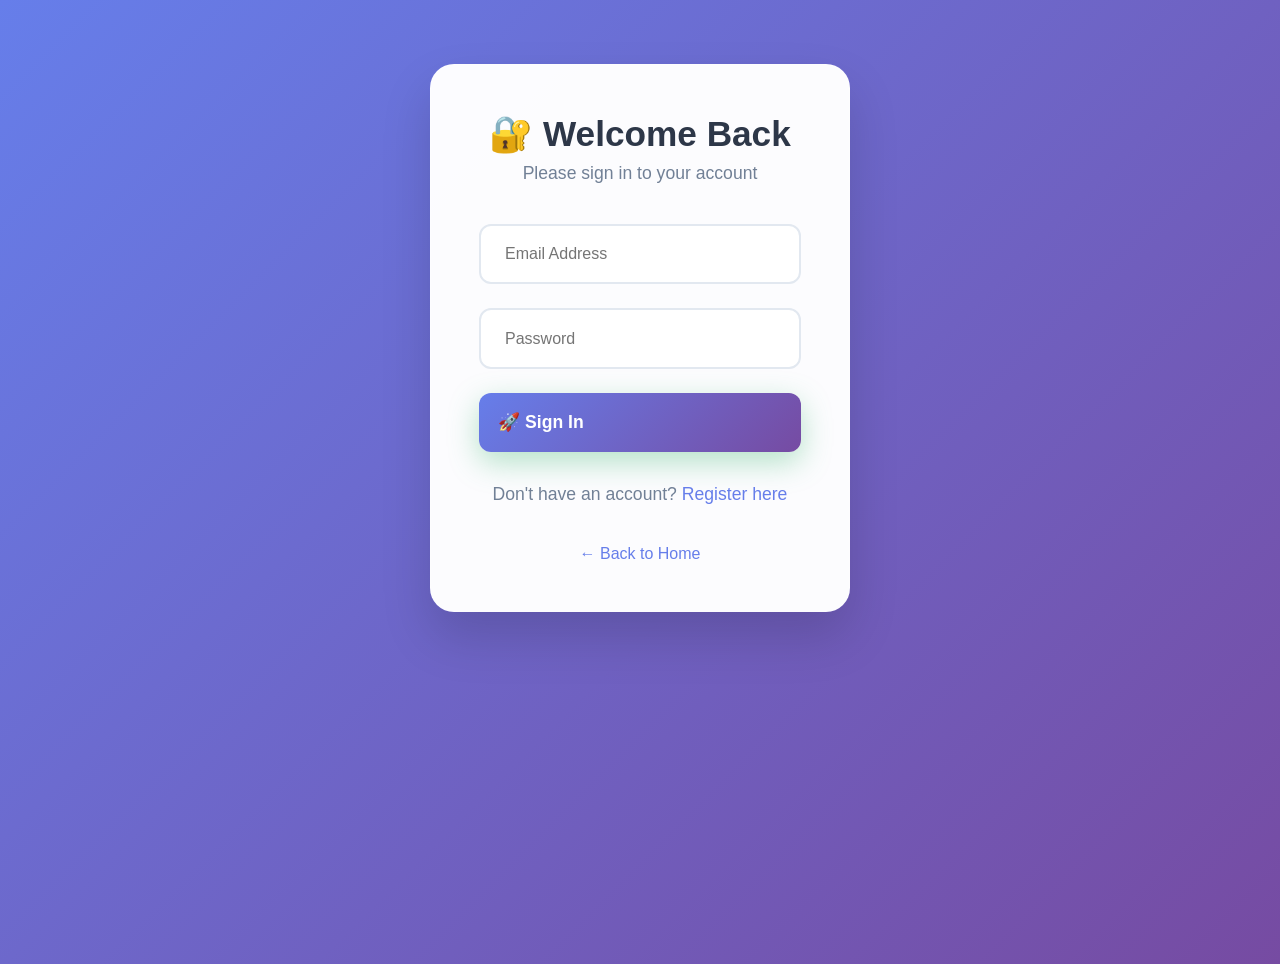
==== client/login.html @ 7e7bc9c9 "Initial commit" ====
<!DOCTYPE html>
<html lang="en">
<head>
  <meta charset="UTF-8">
  <meta name="viewport" content="width=device-width, initial-scale=1.0">
  <title>🔐 Login - MERN Login Project</title>
  <link rel="stylesheet" href="style.css">
</head>
<body>
  <div class="form-container">
    <h2>🔐 Welcome Back</h2>
    <p>Please sign in to your account</p>
    
    <form id="loginForm">
      <div class="input-group">
        <input type="email" id="email" placeholder="Email Address" required>
      </div>
      
      <div class="input-group">
        <input type="password" id="password" placeholder="Password" required minlength="6">
      </div>
      
      <button type="submit" class="btn btn-primary">🚀 Sign In</button>
    </form>
    
    <div class="links">
      <p>Don't have an account? <a href="register.html">Register here</a></p>
      <a href="index.html">← Back to Home</a>
    </div>
  </div>

  <script src="script.js"></script>
</body>
</html>
---- client/style.css ----
/* FIXED CSS - Works in ALL browsers including Edge */
* {
  margin: 0;
  padding: 0;
  box-sizing: border-box;
}

body {
  font-family: -apple-system, BlinkMacSystemFont, 'Segoe UI', Roboto, sans-serif;
  background: linear-gradient(135deg, #667eea 0%, #764ba2 100%);
  min-height: 100vh;
  color: #333;
}

/* HOME PAGE */
.hero {
  min-height: 100vh;
  display: flex;
  flex-direction: column;
  justify-content: center;
  align-items: center;
  text-align: center;
  color: white;
  padding: 20px;
}

.hero h1 {
  font-size: clamp(2.5rem, 5vw, 4rem);
  margin-bottom: 1rem;
}

.hero p { font-size: 1.3rem; margin-bottom: 3rem; opacity: 0.95; }

.btn-group { display: flex; gap: 1.5rem; flex-wrap: wrap; justify-content: center; }

.btn {
  padding: 1rem 2.5rem;
  text-decoration: none;
  border-radius: 50px;
  font-size: 1.1rem;
  font-weight: 600;
  transition: all 0.3s ease;
  display: inline-flex;
  align-items: center;
  gap: 0.5rem;
}

.btn-primary {
  background: linear-gradient(135deg, #48bb78, #38a169);
  color: white;
  box-shadow: 0 10px 30px rgba(72, 187, 120, 0.4);
}

.btn-primary:hover { transform: translateY(-4px); box-shadow: 0 20px 40px rgba(72, 187, 120, 0.6); }

.btn-secondary {
  background: linear-gradient(135deg, #f56565, #e53e3e);
  color: white;
  box-shadow: 0 10px 30px rgba(245, 101, 101, 0.4);
}

.btn-secondary:hover { transform: translateY(-4px); box-shadow: 0 20px 40px rgba(245, 101, 101, 0.6); }

/* FORM PAGES - register.html & login.html */
.form-container {
  background: rgba(255, 255, 255, 0.98);  /* ✅ FIXED: No backdrop-filter */
  padding: 3rem;
  border-radius: 24px;
  box-shadow: 0 25px 50px rgba(0,0,0,0.15);
  width: 100%;
  max-width: 420px;
  margin: 4rem auto;
  text-align: center;
  border: 1px solid rgba(255,255,255,0.2);
}

.form-container h2 { font-size: 2.2rem; color: #2d3748; margin-bottom: 0.5rem; }
.form-container p { color: #718096; margin-bottom: 2.5rem; font-size: 1.1rem; }

.input-group { margin-bottom: 1.5rem; }

.input-group input {
  width: 100%;
  padding: 1.2rem 1.5rem;
  border: 2px solid #e2e8f0;
  border-radius: 12px;
  font-size: 1rem;
  transition: all 0.3s ease;
}

.input-group input:focus {
  outline: none;
  border-color: #667eea;
  box-shadow: 0 0 0 4px rgba(102, 126, 234, 0.1);
}

.btn-primary {
  background: linear-gradient(135deg, #667eea, #764ba2);
  color: white;
  border: none;
  width: 100%;
  padding: 1.2rem;
  border-radius: 12px;
  font-size: 1.1rem;
  font-weight: 600;
  cursor: pointer;
}

.btn-primary:hover { transform: translateY(-2px); box-shadow: 0 15px 35px rgba(102, 126, 234, 0.4); }

.links { margin-top: 2rem; }
.links a { color: #667eea; text-decoration: none; font-weight: 500; }
.links a:hover { text-decoration: underline; }

/* WELCOME PAGE */
.welcome-container {
  background: rgba(255, 255, 255, 0.98);  /* ✅ FIXED: No backdrop-filter */
  padding: 4rem 3rem;
  border-radius: 24px;
  box-shadow: 0 25px 50px rgba(0,0,0,0.15);
  width: 100%;
  max-width: 500px;
  margin: 4rem auto;
  text-align: center;
  border: 1px solid rgba(255,255,255,0.2);
}

.success-icon { font-size: 4.5rem; margin-bottom: 1.5rem; }
.welcome-container h1 { font-size: 2.8rem; color: #2d3748; margin-bottom: 1rem; }

.user-card {
  background: linear-gradient(135deg, #f7fafc, #edf2f7);
  border-radius: 16px;
  padding: 2rem;
  margin: 2.5rem 0;
  border-left: 6px solid #667eea;
  text-align: left;
}

.user-info p {
  font-size: 1.25rem;
  margin: 1.2rem 0;
  padding: 0.8rem;
  background: white;
  border-radius: 8px;
  border-left: 4px solid #48bb78;
}

.actions { display: flex; gap: 1rem; justify-content: center; flex-wrap: wrap; margin-top: 2rem; }

.btn-secondary {
  background: linear-gradient(135deg, #f56565, #e53e3e);
  color: white;
  border: none;
  padding: 1rem 2rem;
  border-radius: 12px;
  font-weight: 600;
  cursor: pointer;
}

.btn-secondary:hover { transform: translateY(-2px); box-shadow: 0 15px 35px rgba(245, 101, 101, 0.4); }

.btn-outline {
  background: transparent;
  color: #667eea;
  border: 2px solid #667eea;
  padding: 1rem 2rem;
  border-radius: 12px;
  font-weight: 600;
  text-decoration: none;
}

.btn-outline:hover { background: #667eea; color: white; transform: translateY(-2px); }

/* RESPONSIVE */
@media (max-width: 768px) {
  .form-container, .welcome-container { margin: 2rem 1rem; padding: 2rem; }
  .btn-group, .actions { flex-direction: column; align-items: center; }
}
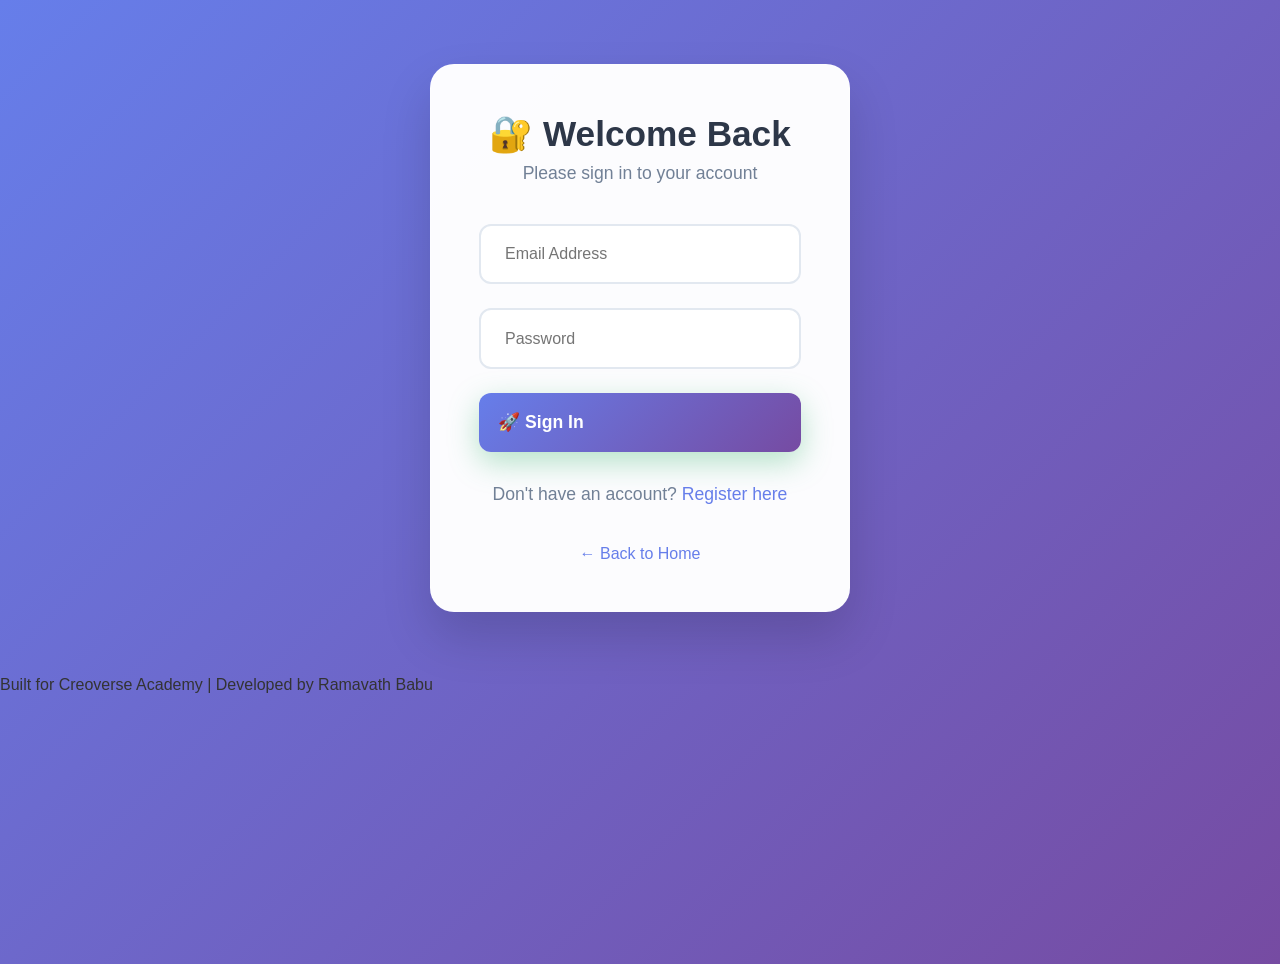
==== commit ee7e45e6: "Add footer with developer information to HTML files" ====
--- a/client/login.html
+++ b/client/login.html
@@ -30,5 +30,9 @@
   </div>
 
   <script src="script.js"></script>
+
+  <footer>
+      <p>Built for Creoverse Academy | Developed by Ramavath Babu</p>
+    </footer>
 </body>
 </html>
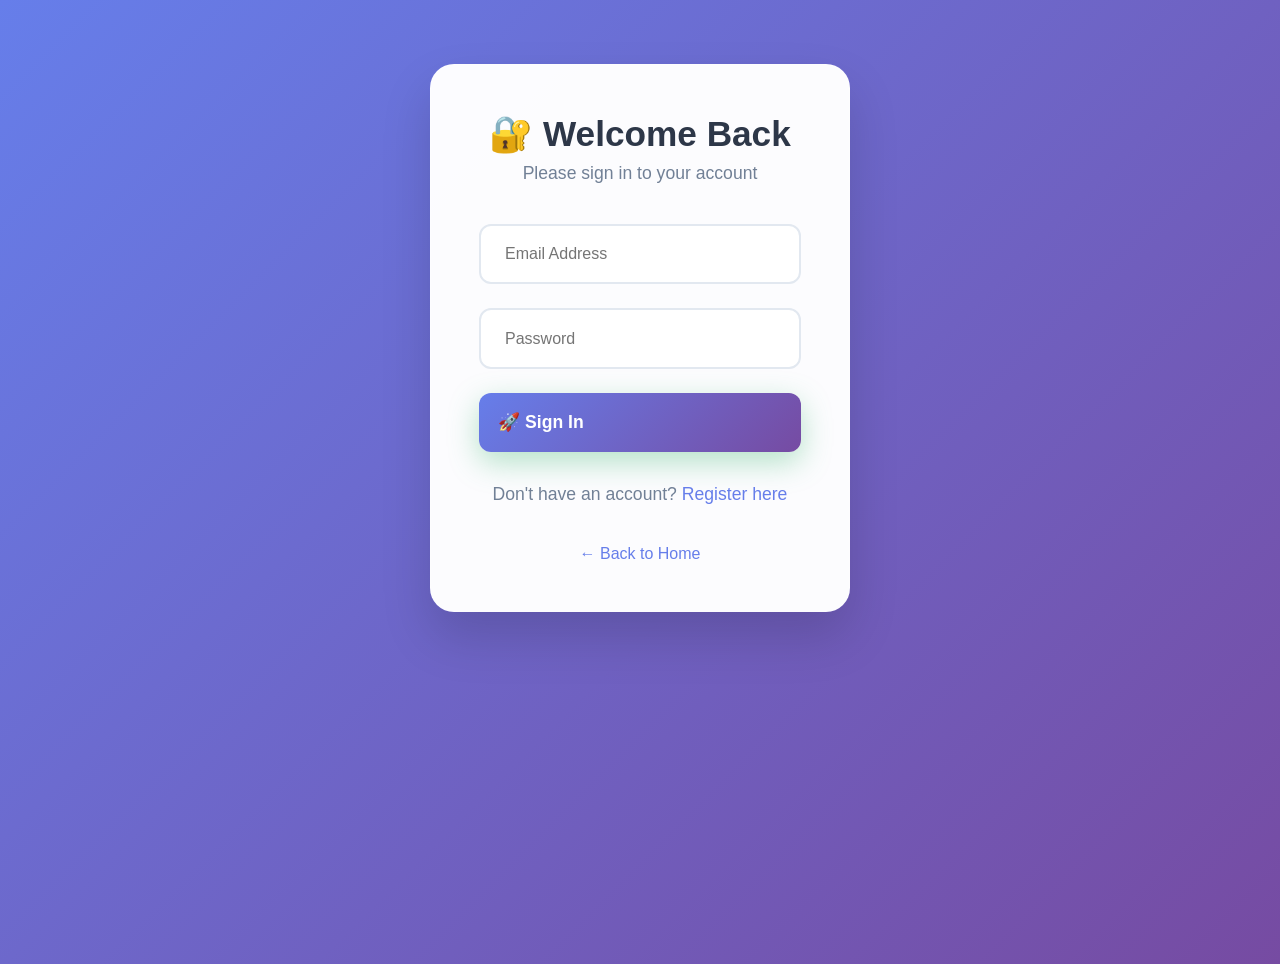
==== commit dd19c7a9: "Remove footer from login.html" ====
--- a/client/login.html
+++ b/client/login.html
@@ -30,9 +30,5 @@
   </div>
 
   <script src="script.js"></script>
-
-  <footer>
-      <p>Built for Creoverse Academy | Developed by Ramavath Babu</p>
-    </footer>
 </body>
 </html>
